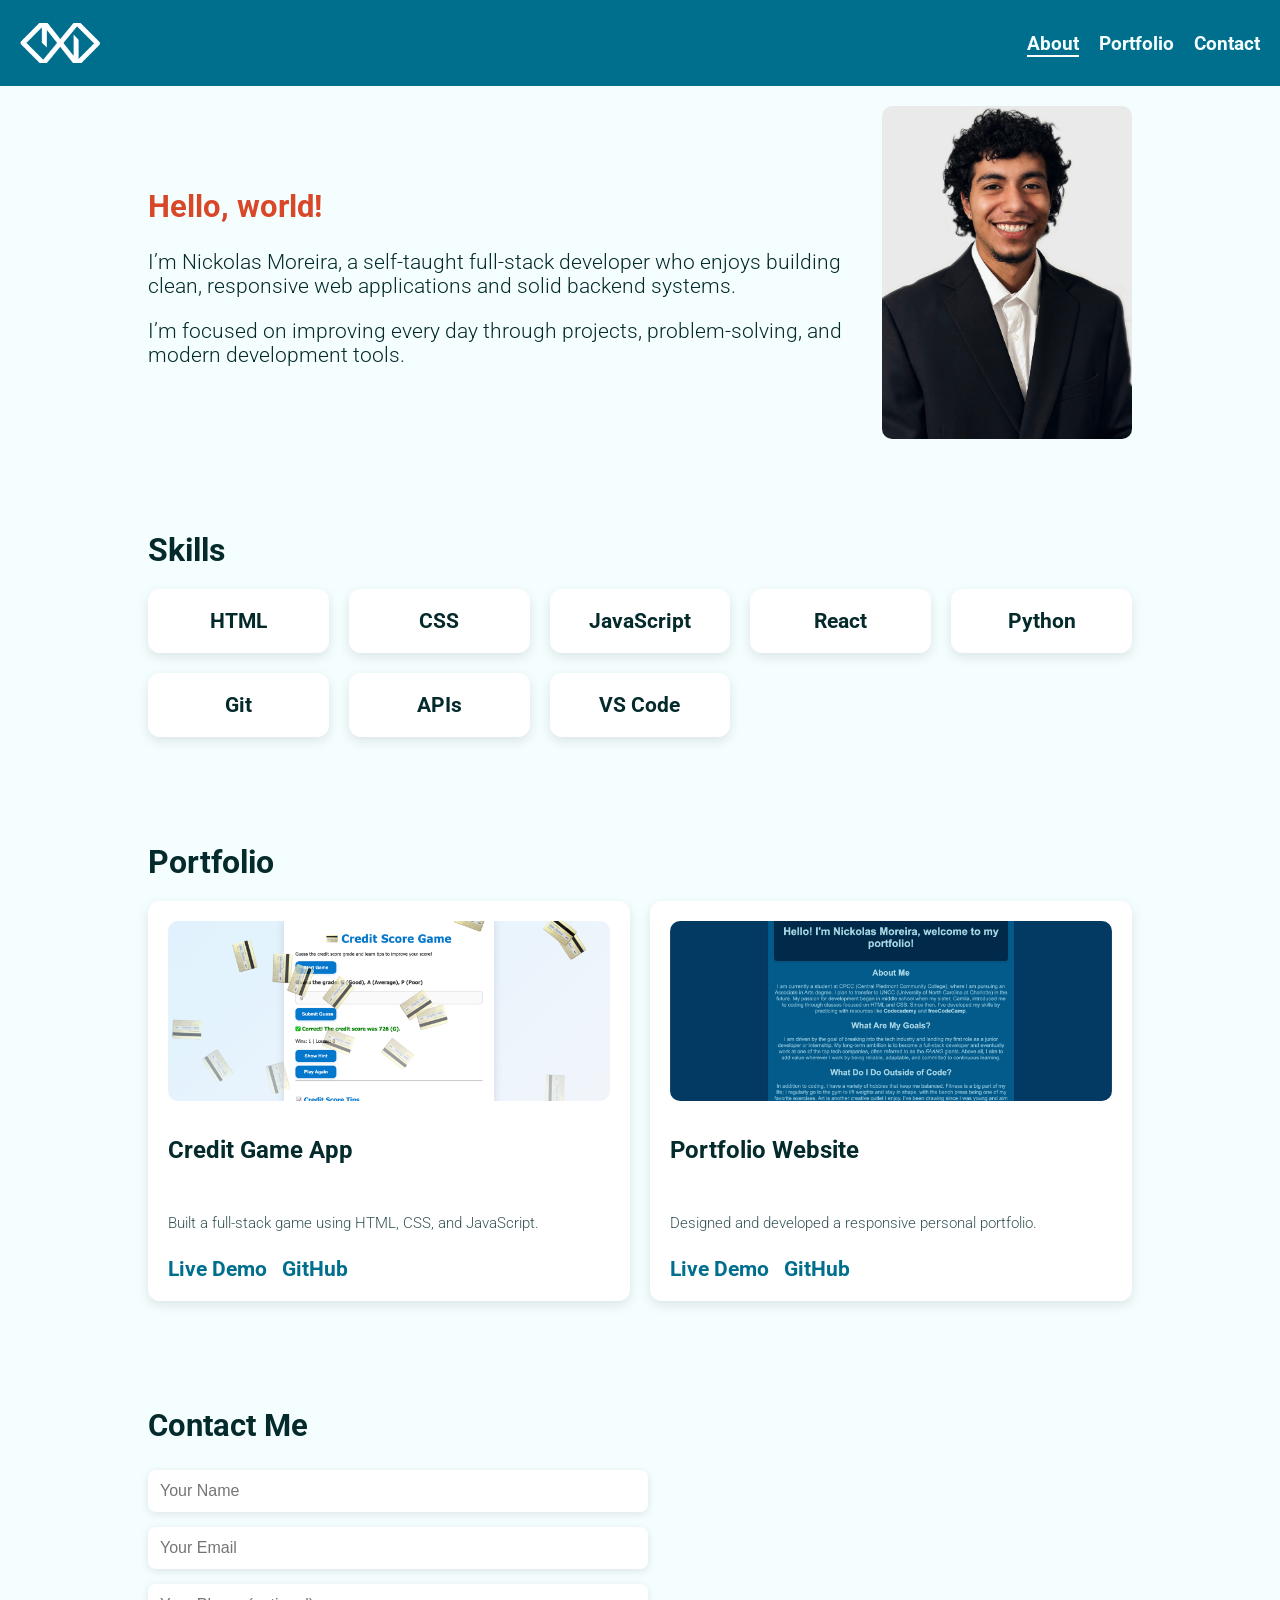
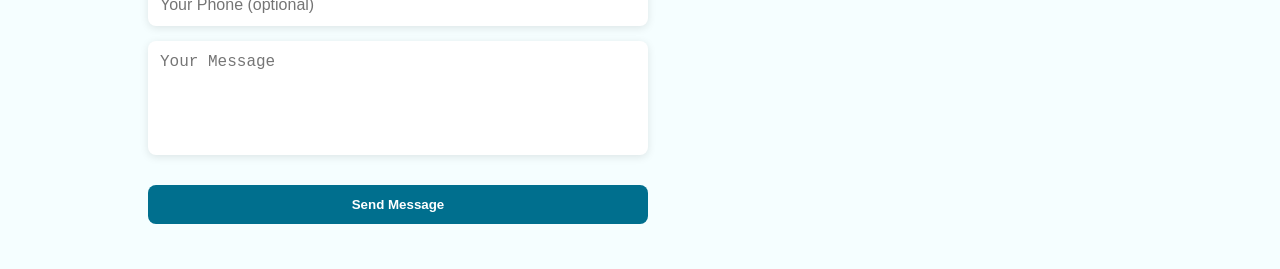
==== port-app-2/index.html @ 12f4b4d4 "Add files via upload" ====
<!DOCTYPE html>
<html lang="en">

<head>
  <title>Nickolas Moreira | Portfolio</title>
  <meta charset="UTF-8">
  <meta name="viewport" content="width=device-width, initial-scale=1.0">

  <!-- Style Links -->
  <link rel="stylesheet" href="styles.css">

  <!-- Link to google fonts -->
  <link rel="preconnect" href="https://fonts.googleapis.com">
  <link rel="preconnect" href="https://fonts.gstatic.com" crossorigin>
  <link
    href="https://fonts.googleapis.com/css2?family=Montserrat:ital,wght@0,100..900;1,100..900&family=Roboto:wdth,wght@91.1,300&display=swap"
    rel="stylesheet">
</head>

<body>
  <main>

    <!-- NAV -->
    <nav class="navbar roboto-font">
      <div class="logo">
        <a href="index.html">
          <img src="images/NM-logo-website.png" alt="Logo">
        </a>
      </div>

      <div class="hamburger" id="hamburger">☰</div>

      <ul class="nav-links">
        <li><a href="#intro">About</a></li>
        <li><a href="#portfolio">Portfolio</a></li>
        <li><a href="#contact">Contact</a></li>
      </ul>
    </nav>

    <!-- INTRO -->
    <section id="intro">
      <div class="roboto-font">
        <div class="container">

          <div class="intro-text">
            <header>
              <h1 class="text-highlight">Hello, world!</h1>
            </header>

            <p>
              I’m Nickolas Moreira, a self-taught full-stack developer who enjoys building clean, responsive web
              applications and solid backend systems.
            </p>

            <p>
              I’m focused on improving every day through projects, problem-solving, and modern development tools.
            </p>
          </div>

          <div class="intro-photo">
            <img src="images/Nick_Moreira_photo.jpg" alt="Portrait of Nickolas Moreira">
          </div>

        </div>
      </div>
    </section>

    <!-- SKILLS -->
    <section class="skills-section roboto-font reveal">
      <h2>Skills</h2>

      <div class="skills-grid">
        <div class="skill-card">HTML</div>
        <div class="skill-card">CSS</div>
        <div class="skill-card">JavaScript</div>
        <div class="skill-card">React</div>
        <div class="skill-card">Python</div>
        <div class="skill-card">Git</div>
        <div class="skill-card">APIs</div>
        <div class="skill-card">VS Code</div>
      </div>
    </section>

    <!-- PROJECTS -->
    <section id="portfolio" class="projects-section roboto-font reveal">
      <header>
        <h2>Portfolio</h2>
      </header>

      <div class="projects-grid">

        <div class="project-card">
          <img src="images/credit-game-ui-sc-2 copy.jpg" alt="Credit Game App Screenshot">
          <h3>Credit Game App</h3>
          <p>Built a full-stack game using HTML, CSS, and JavaScript.</p>

          <div class="project-links">
            <a href="https://creditgame.netlify.app/">Live Demo</a>
            <a href="https://github.com/nickolas-moreira/CreditGame">GitHub</a>
          </div>
        </div>

        <div class="project-card">
          <img src="images/portSC.jpg" alt="Portfolio Website Screenshot">
          <h3>Portfolio Website</h3>
          <p>Designed and developed a responsive personal portfolio.</p>

          <div class="project-links">
            <a href="https://nicksdevport.netlify.app/">Live Demo</a>
            <a href="https://github.com/nickolas-moreira/Nick-s-portfolio">GitHub</a>
          </div>
        </div>

      </div>
    </section>

    <!-- Contact form. -->
    <section id="contact" class="contact-section roboto-font reveal">
      <h2>Contact Me</h2>

      <form name="contact" method="POST" data-netlify="true" action="/success.html" class="contact-form">

        <input type="hidden" name="form-name" value="contact" />

        <input type="text" name="name" placeholder="Your Name" required />

        <input type="email" name="email" placeholder="Your Email" required />

        <input type="tel" name="phone" placeholder="Your Phone (optional)" />

        <textarea name="message" rows="5" placeholder="Your Message" required></textarea>

        <div data-netlify-recaptcha="true"></div>

        <button type="submit">Send Message</button>

      </form>
    </section>

  </main>

  <script src="script.js"></script>
</body>

</html>
---- port-app-2/styles.css ----
/* =========================
   GLOBAL STYLES
========================= */
body {
  margin: 0;
  background-color: #EDF2F4;
  color: #042A2B;
  transition: background 0.5s ease; /* smooth background color changes */
}

html {
  scroll-behavior: smooth; /* smooth scrolling for anchor links */
}

.text-highlight {
  color: #D84727;
}

/* =========================
   TYPOGRAPHY
========================= */
.roboto-font {
  font-family: "Roboto", sans-serif;
  font-weight: 300;
  font-size: 20.8px;
}

/* =========================
   NAVBAR
========================= */
.navbar {
  display: flex;
  align-items: center;
  justify-content: space-between;
  background-color: #006F8E;
  padding: 10px 20px;

  position: sticky; /* keeps navbar at top when scrolling */
  top: 0;
  z-index: 1000;

  backdrop-filter: blur(10px); /* glass effect when scrolling */
  transition: all 0.3s ease;
}

.logo img {
  height: 40px;
  display: block;
}

/* Nav links (desktop default) */
.nav-links {
  display: flex;
  list-style: none;
  gap: 20px;
  padding: 0;
}

.navbar li a {
  text-decoration: none;
  color: #F5FEFF;
  font-weight: bold;
  font-size: 1.2rem;
  transition: all 0.2s ease;
}

/* Active nav link highlight */
.nav-links a.active {
  border-bottom: 2px solid white;
}

/* Hamburger (hidden on desktop) */
.hamburger {
  display: none;
  font-size: 30px;
  cursor: pointer;
  color: white;
}

/* =========================
   MOBILE NAVBAR
========================= */
@media (max-width: 768px) {

  .hamburger {
    display: block;
  }

  .nav-links {
    display: none; /* hidden by default */
    flex-direction: column;

    position: absolute;
    top: 100%;
    right: 20px;

    background: #006F8E;
    padding: 10px;
    border-radius: 10px;
    gap: 10px;
  }

  /* Shown when hamburger is clicked */
  .nav-links.active {
    display: flex;
  }

  .nav-links li {
    padding: 5px 0;
  }

  /* Mobile active underline effect */
  .nav-links a.active {
    position: relative;
  }

  .nav-links a.active::after {
    content: "";
    position: absolute;
    left: 0;
    bottom: -4px;
    width: 100%;
    height: 2px;
    background: white;
  }
}

/* =========================
   LAYOUT (INTRO SECTION)
========================= */
.container {
  display: flex;
  align-items: center;
  justify-content: space-between;
  gap: 40px;
  flex-wrap: wrap;
  padding: 20px;
  margin: 0 10%;
}

.intro-text {
  flex: 1;
  min-width: 250px;
}

.intro-photo img {
  max-width: 250px;
  width: 100%;
  border-radius: 10px;
}

/* Mobile layout stack */
@media (max-width: 768px) {
  .container {
    flex-direction: column;
    align-items: center;
  }

  .intro-text {
    margin-bottom: 20px;
  }
}

/* =========================
   SKILLS SECTION
========================= */
.skills-section {
  margin: 0 10%;
  padding: 40px 20px;
}

.skills-section h2 {
  margin-bottom: 20px;
  font-size: 2rem;
}

.skills-grid {
  display: grid;
  grid-template-columns: repeat(auto-fit, minmax(150px, 1fr));
  gap: 20px;
}

/* Individual skill card */
.skill-card {
  background: white;
  padding: 20px;
  border-radius: 12px;
  text-align: center;
  font-weight: bold;

  box-shadow: 0 4px 12px rgba(0, 0, 0, 0.1);

  transition: transform 0.2s ease, box-shadow 0.2s ease;
}

.skill-card:hover {
  transform: translateY(-5px);
  box-shadow: 0 8px 20px rgba(0, 0, 0, 0.15);
}

/* =========================
   PROJECTS SECTION
========================= */
.projects-section {
  margin: 0 10%;
  padding: 40px 20px;
}

.projects-section h2 {
  font-size: 2rem;
  margin-bottom: 20px;
}

.projects-grid {
  display: grid;
  grid-template-columns: repeat(auto-fit, minmax(280px, 1fr));
  gap: 20px;
}

/* Project card */
.project-card {
  background: white;
  border-radius: 12px;
  padding: 20px;

  display: flex;
  flex-direction: column;
  gap: 10px;

  box-shadow: 0 4px 12px rgba(0, 0, 0, 0.1);
  transition: transform 0.2s ease, box-shadow 0.2s ease;
}

.project-card:hover {
  transform: translateY(-6px);
  box-shadow: 0 10px 25px rgba(0, 0, 0, 0.15);
}

.project-card img {
  width: 100%;
  height: 180px;
  object-fit: cover;
  border-radius: 10px;

  transition: transform 0.3s ease;
}

.project-card:hover img {
  transform: scale(1.05);
}

.project-card p {
  font-size: 0.95rem;
  opacity: 0.8;
}

/* Links inside project card */
.project-links {
  margin-top: auto;
  display: flex;
  gap: 15px;
}

.project-links a {
  text-decoration: none;
  color: #006F8E;
  font-weight: bold;
}

.project-links a:hover {
  text-decoration: underline;
}

/* =========================
   CONTACT SECTION
========================= */
.contact-section {
  margin: 0 10%;
  padding: 40px 20px;
}

.contact-form {
  display: flex;
  flex-direction: column;
  gap: 15px;
  max-width: 500px;
}

/* Inputs + textarea */
.contact-form input,
.contact-form textarea {
  padding: 12px;
  border-radius: 8px;
  border: none;
  outline: none;

  font-size: 1rem;

  background: white;
  box-shadow: 0 2px 8px rgba(0, 0, 0, 0.1);
}

.contact-form textarea {
  resize: none;
}

/* Submit button */
.contact-form button {
  padding: 12px;
  border: none;
  border-radius: 8px;

  background: #006F8E;
  color: white;
  font-weight: bold;

  cursor: pointer;
  transition: all 0.2s ease;
}

.contact-form button:hover {
  background: #005a73;
  transform: translateY(-2px);
}

/* =========================
   SCROLL ANIMATIONS
========================= */
.reveal {
  opacity: 0;
  transform: translateY(40px);
  transition: all 0.6s ease;
}

.reveal.active {
  opacity: 1;
  transform: translateY(0);
}

/* success page styling */
.success-container {
  height: 100vh;
  display: flex;
  flex-direction: column;
  justify-content: center;
  align-items: center;
  text-align: center;
  gap: 15px;
}

.success-container a {
  text-decoration: none;
  color: #006F8E;
  font-weight: bold;
}
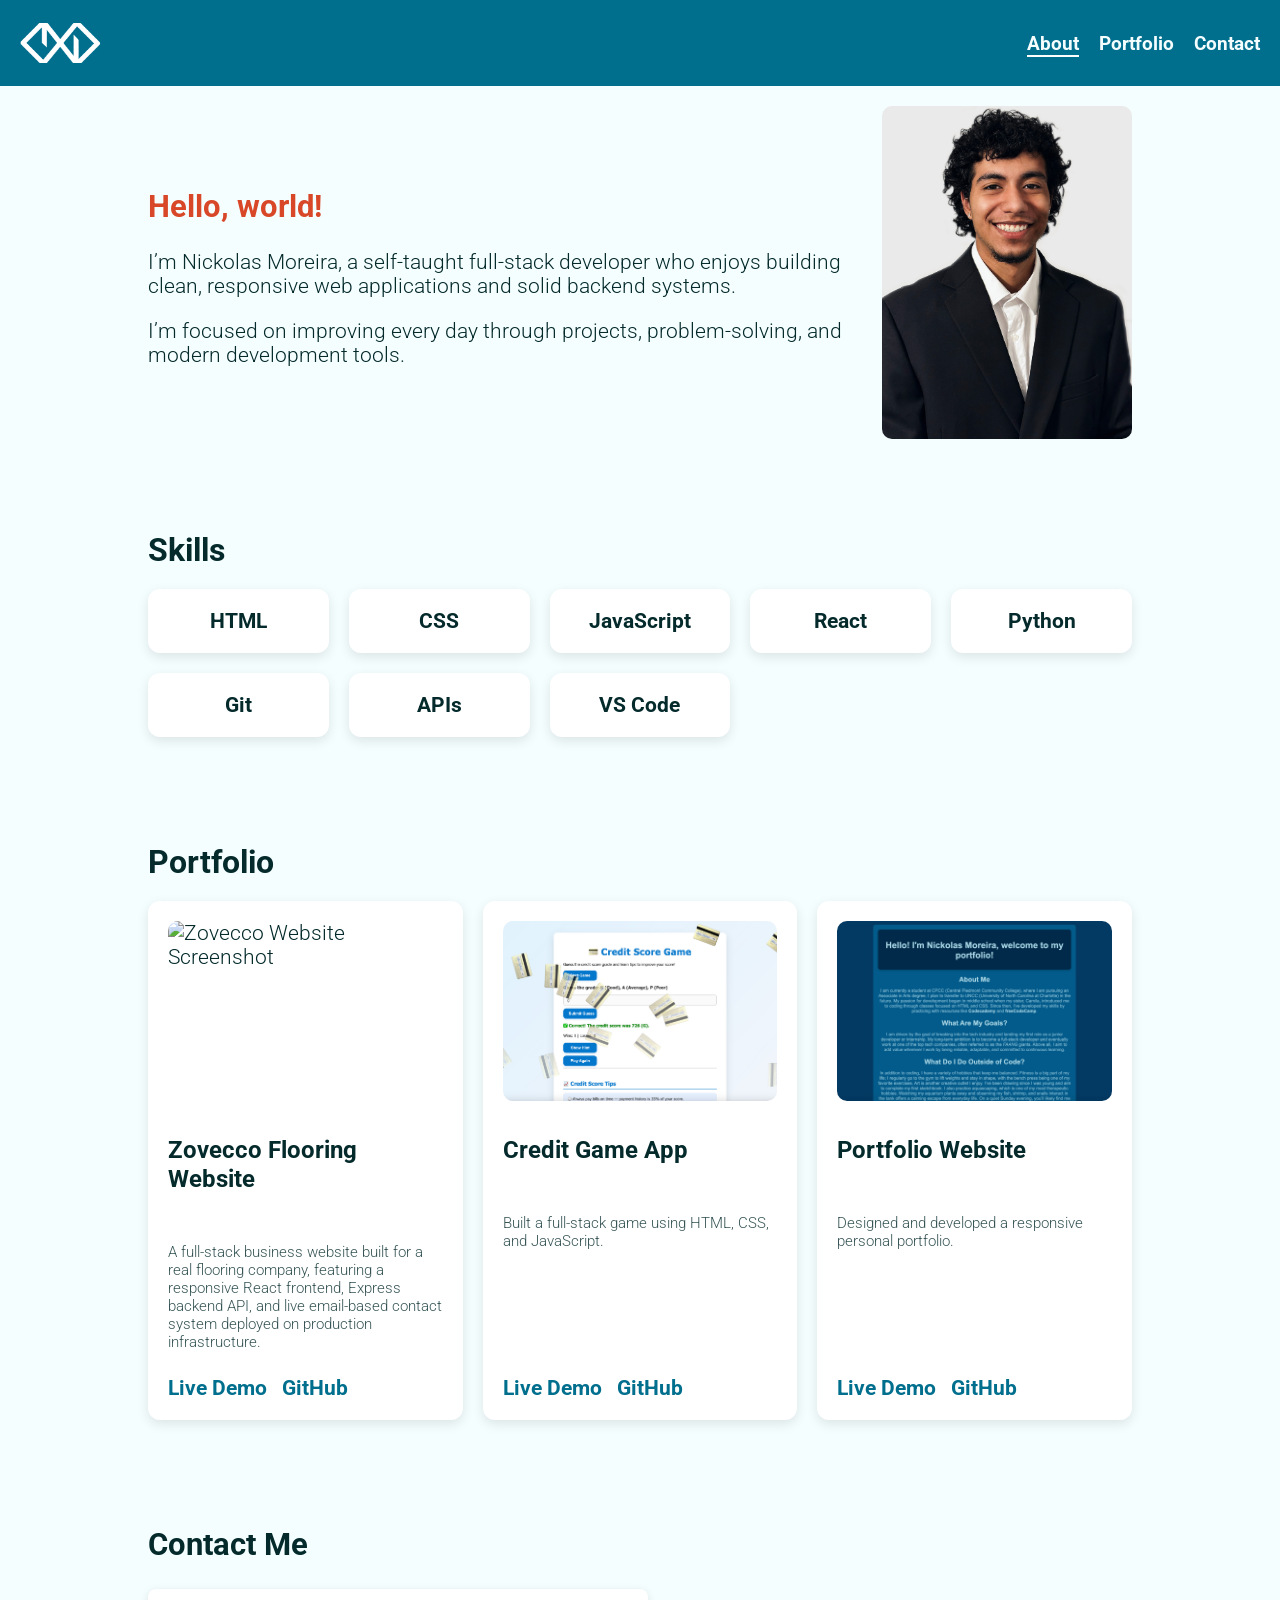
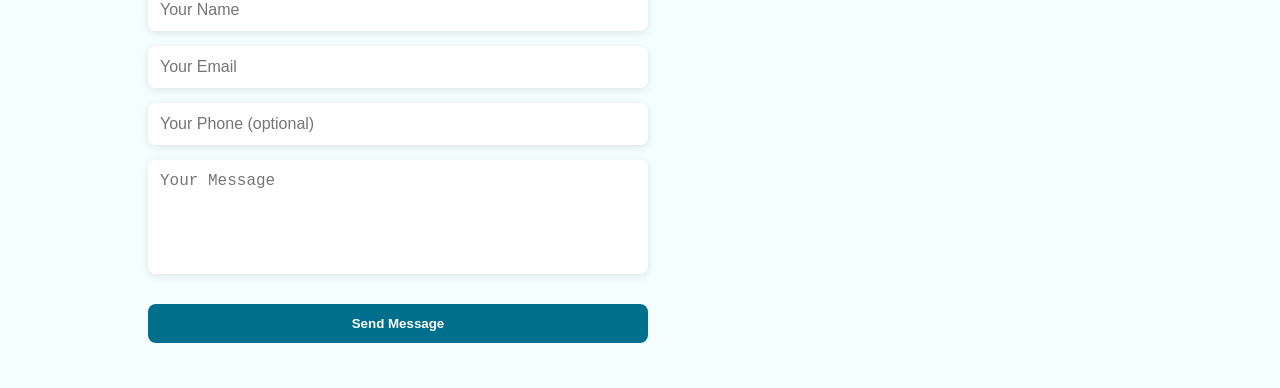
==== commit c8eace92: "Add Zovecco Flooring Website project card Added Zovecco Flooring Website project details with links." ====
--- a/port-app-2/index.html
+++ b/port-app-2/index.html
@@ -90,6 +90,22 @@
       <div class="projects-grid">
 
         <div class="project-card">
+          <img src="images/zovecco-preview.jpg" alt="Zovecco Website Screenshot">
+
+          <h3>Zovecco Flooring Website</h3>
+
+          <p>
+            A full-stack business website built for a real flooring company, featuring a responsive React frontend,
+            Express backend API, and live email-based contact system deployed on production infrastructure.
+          </p>
+
+          <div class="project-links">
+            <a href="https://zovecco.netlify.app" target="_blank">Live Demo</a>
+            <a href="https://github.com/your-username/zovecco-site" target="_blank">GitHub</a>
+          </div>
+        </div>
+
+        <div class="project-card">
           <img src="images/credit-game-ui-sc-2 copy.jpg" alt="Credit Game App Screenshot">
           <h3>Credit Game App</h3>
           <p>Built a full-stack game using HTML, CSS, and JavaScript.</p>
@@ -142,4 +158,4 @@
   <script src="script.js"></script>
 </body>
 
-</html>+</html>
